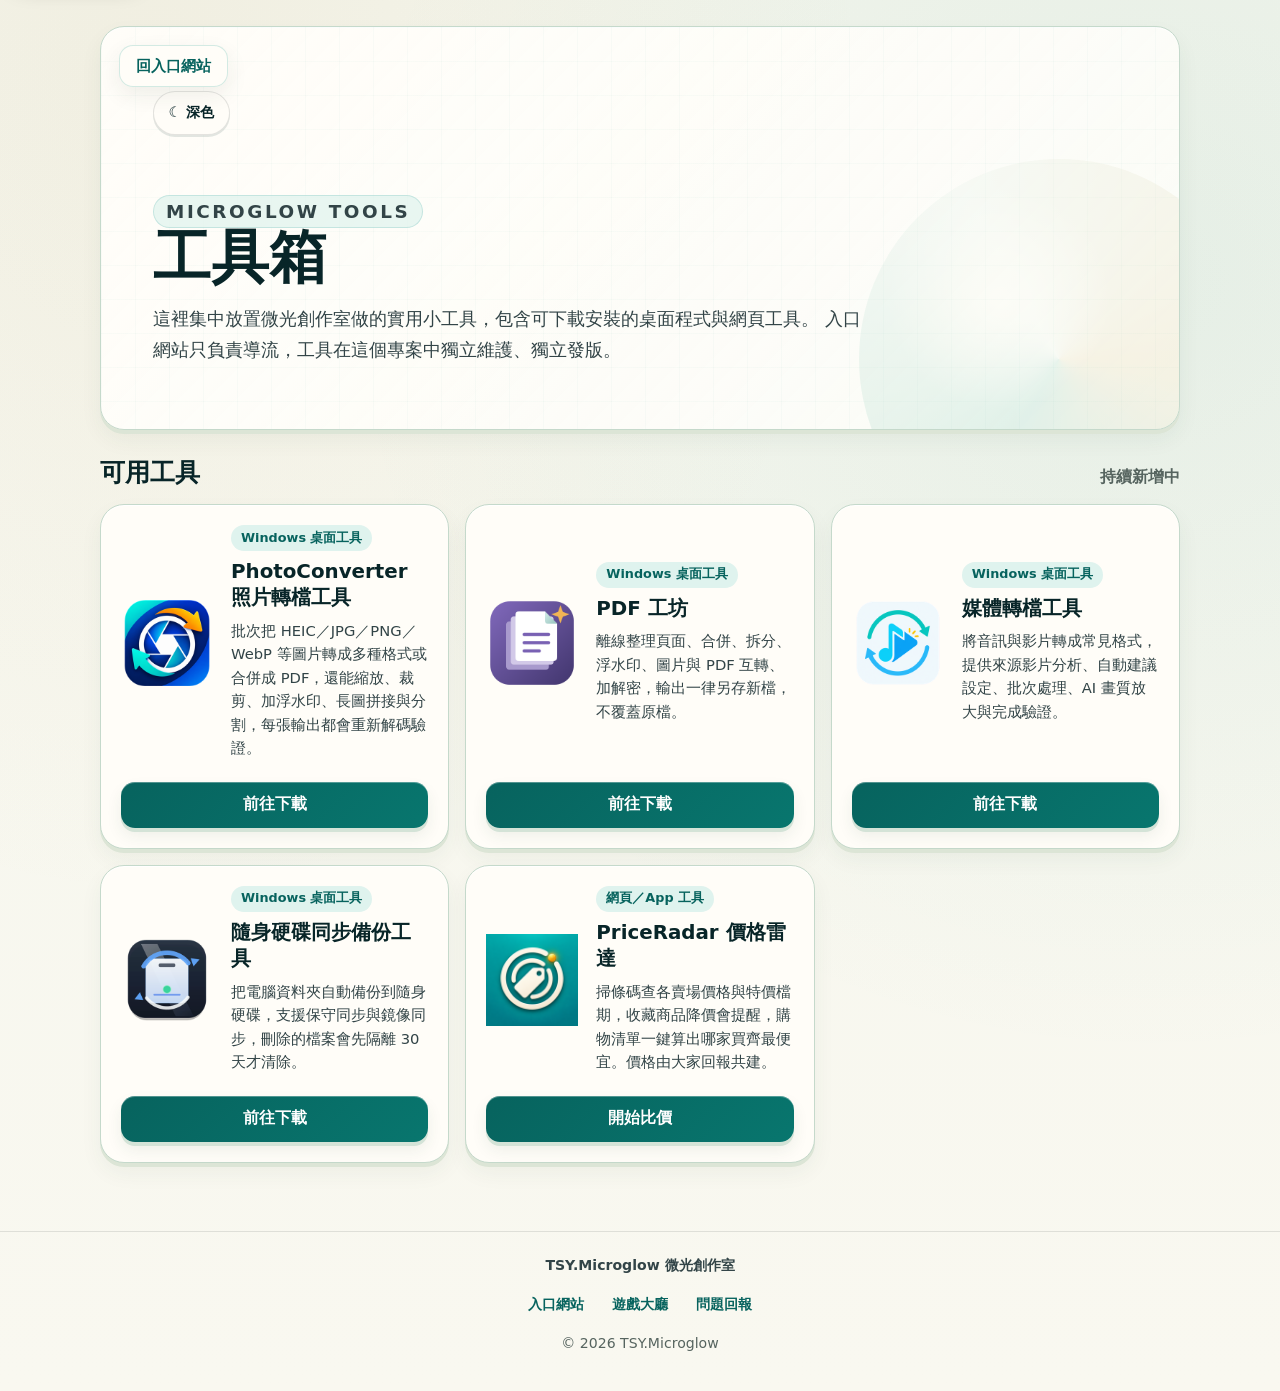
==== index.html @ 625c88cb "fix(theme): preserve app toggle and improve text contrast" ====
<!doctype html>
<html lang="zh-Hant">
  <head>
    <meta charset="utf-8">
    <script src="./scripts/theme-mode.js?v=20261106f"></script>

    <meta name="viewport" content="width=device-width, initial-scale=1">
    <meta name="theme-color" content="#0e8f88" data-light-theme-color="#0e8f88" data-dark-theme-color="#102527">
    <link rel="manifest" href="./manifest.webmanifest">
    <link rel="apple-touch-icon" href="./assets/apple-touch-icon.png?v=20261012a">
    <meta
      name="description"
      content="TSY.Microglow 工具箱，集中放置桌面小工具與網頁工具的下載與使用入口。"
    >
    <meta property="og:title" content="TSY.Microglow 工具箱">
    <meta property="og:description" content="TSY.Microglow 工具箱，集中放置桌面小工具與網頁工具的下載與使用入口。">
    <meta property="og:type" content="website">
    <meta property="og:url" content="https://tsy3991.github.io/TSY.Microglow-Tools/">
    <meta property="og:image" content="https://tsy3991.github.io/TSY.Microglow-Tools/assets/og-image.png?v=20261012a">
    <meta property="og:image:width" content="1200">
    <meta property="og:image:height" content="630">
    <meta property="og:image:alt" content="TSY 微光創作室：測驗練習、小遊戲與實用工具">
    <meta property="og:locale" content="zh_TW">
    <meta property="og:site_name" content="TSY.Microglow 工具箱">
    <meta name="twitter:card" content="summary_large_image">
    <meta name="twitter:title" content="TSY.Microglow 工具箱">
    <meta name="twitter:description" content="TSY.Microglow 工具箱，集中放置桌面小工具與網頁工具的下載與使用入口。">
    <meta name="twitter:image" content="https://tsy3991.github.io/TSY.Microglow-Tools/assets/og-image.png?v=20261012a">
    <link rel="canonical" href="https://tsy3991.github.io/TSY.Microglow-Tools/">
    <title>TSY.Microglow 工具箱</title>
    <link rel="icon" href="./assets/favicon.png?v=20261012a" type="image/png">
    <link rel="stylesheet" href="./shared/base.css?v=20261103b">
    <link rel="stylesheet" href="./shared/tool-visuals.css?v=20261010a">
    <link rel="stylesheet" href="./shared/microglow-skin.css?v=20261106b">
      <link rel="stylesheet" href="./theme-mode.css?v=20261106g">
  </head>
  <body>
    <a class="skip-link" href="#main-content">跳到主要內容</a>
    <main class="lobby-shell" id="main-content" tabindex="-1">
      <header class="lobby-hero" aria-labelledby="page-title">
        <a class="back-link" href="https://tsy3991.github.io/TSY.Microglow-Website/" data-portal-return>回入口網站</a>
        <div class="hero-copy">
          <p class="eyebrow">Microglow Tools</p>
          <h1 id="page-title">工具箱</h1>
          <p>
            這裡集中放置微光創作室做的實用小工具，包含可下載安裝的桌面程式與網頁工具。
            入口網站只負責導流，工具在這個專案中獨立維護、獨立發版。
          </p>
        </div>
      </header>

      <section class="tool-section" aria-labelledby="tools-title">
        <div class="section-heading">
          <h2 id="tools-title">可用工具</h2>
          <span>持續新增中</span>
        </div>

        <!-- Update data-updated-at whenever a tool receives a meaningful public release. -->
        <div class="tool-grid" data-sort-by-updated>
          <article class="tool-card" data-updated-at="2026-10-12">
            <div class="tool-thumb" aria-hidden="true">
              <img class="tool-app-icon" src="./assets/tools/pdf-workshop/icon.png" alt="" width="92" height="92" decoding="async">
            </div>
            <div class="tool-card-copy">
              <p>Windows 桌面工具</p>
              <h3>PDF 工坊</h3>
              <span>離線整理頁面、合併、拆分、浮水印、圖片與 PDF 互轉、加解密，輸出一律另存新檔，不覆蓋原檔。</span>
            </div>
            <a class="primary-link" href="./tools/pdf-workshop/">前往下載</a>
          </article>

          <article class="tool-card" data-updated-at="2026-10-13">
            <div class="tool-thumb" aria-hidden="true">
              <img class="tool-app-icon" src="./assets/tools/photo-converter/icon.png" alt="" width="92" height="92" decoding="async">
            </div>
            <div class="tool-card-copy">
              <p>Windows 桌面工具</p>
              <h3>PhotoConverter 照片轉檔工具</h3>
              <span>批次把 HEIC／JPG／PNG／WebP 等圖片轉成多種格式或合併成 PDF，還能縮放、裁剪、加浮水印、長圖拼接與分割，每張輸出都會重新解碼驗證。</span>
            </div>
            <a class="primary-link" href="./tools/photo-converter/">前往下載</a>
          </article>

          <article class="tool-card" data-updated-at="2026-10-12">
            <div class="tool-thumb" aria-hidden="true">
              <img class="tool-app-icon" src="./assets/tools/car-media-converter/icon.png" alt="" width="92" height="92" decoding="async">
            </div>
            <div class="tool-card-copy">
              <p>Windows 桌面工具</p>
              <h3>媒體轉檔工具</h3>
              <span>將音訊與影片轉成常見格式，提供來源影片分析、自動建議設定、批次處理、AI 畫質放大與完成驗證。</span>
            </div>
            <a class="primary-link" href="./tools/car-media-converter/">前往下載</a>
          </article>

          <article class="tool-card" data-updated-at="2026-10-12">
            <div class="tool-thumb" aria-hidden="true">
              <img class="tool-app-icon" src="./assets/tools/portable-backup-tool/icon.png" alt="" width="92" height="92" decoding="async">
            </div>
            <div class="tool-card-copy">
              <p>Windows 桌面工具</p>
              <h3>隨身硬碟同步備份工具</h3>
              <span>把電腦資料夾自動備份到隨身硬碟，支援保守同步與鏡像同步，刪除的檔案會先隔離 30 天才清除。</span>
            </div>
            <a class="primary-link" href="./tools/portable-backup-tool/">前往下載</a>
          </article>

          <article class="tool-card" data-updated-at="2026-10-11">
            <div class="tool-thumb" aria-hidden="true">
              <img class="tool-app-icon" src="./tools/price-radar/icons/icon-192.png?v=20261012b" alt="" width="92" height="92" decoding="async">
            </div>
            <div class="tool-card-copy">
              <p>網頁／App 工具</p>
              <h3>PriceRadar 價格雷達</h3>
              <span>掃條碼查各賣場價格與特價檔期，收藏商品降價會提醒，購物清單一鍵算出哪家買齊最便宜。價格由大家回報共建。</span>
            </div>
            <a class="primary-link" href="./tools/price-radar/">開始比價</a>
          </article>
        </div>
      </section>
    </main>
    <footer class="site-footer">
      <p class="site-footer-brand">TSY.Microglow 微光創作室</p>
      <nav class="site-footer-links" aria-label="站台連結">
        <a href="https://tsy3991.github.io/TSY.Microglow-Website/">入口網站</a>
        <a href="https://tsy3991.github.io/TSY.Microglow-Games/">遊戲大廳</a>
        <a href="https://tsy3991.github.io/TSY.Microglow-Website/#feedback">問題回報</a>
      </nav>
      <p class="site-footer-copy">© 2026 TSY.Microglow</p>
    </footer>
    <script>
      document.querySelectorAll("[data-sort-by-updated]").forEach((grid) => {
        const cards = Array.from(grid.children).map((card, index) => {
          const parsedDate = Date.parse(card.dataset.updatedAt || "");
          return {
            card,
            index,
            updatedAt: Number.isNaN(parsedDate) ? 0 : parsedDate,
            sortLast: card.dataset.sortLast === "true"
          };
        });

        cards
          .sort((a, b) => {
            if (a.sortLast !== b.sortLast) return a.sortLast ? 1 : -1;
            return b.updatedAt - a.updatedAt || a.index - b.index;
          })
          .forEach(({ card }) => grid.append(card));
      });
    </script>
    <script src="./shared/portal-return.js?v=20260713a"></script>
  <script src="scripts/portal-visit-beacon.js?v=20261102a" defer></script>
</body>
</html>
---- shared/base.css ----
:root {
  --page: #f8f4ec;
  --panel: #fffdf8;
  --panel-soft: #fbf7ef;
  --ink: #082528;
  --ink-soft: #324447;
  --muted: #727978;
  --line: rgba(32, 42, 40, 0.12);
  --teal: #0e8f88;
  --teal-dark: #07635e;
  --teal-soft: #dff3ee;
  --gold: #f5b432;
  --gold-soft: #fff2ce;
  --red: #f25757;
  --sky: #4fc1e3;
  --shadow: 0 18px 42px rgba(42, 47, 45, 0.1);
  --soft-shadow: 0 8px 22px rgba(42, 47, 45, 0.075);
  --deep-shadow: 0 24px 68px rgba(8, 37, 40, 0.16);
  --radius: 8px;
}

* {
  box-sizing: border-box;
}

html {
  min-width: 320px;
  color: var(--ink);
  background: var(--page);
  font-family:
    "Noto Sans TC",
    "Microsoft JhengHei",
    system-ui,
    -apple-system,
    BlinkMacSystemFont,
    "Segoe UI",
    sans-serif;
}

body {
  position: relative;
  min-height: 100vh;
  margin: 0;
  overflow-x: hidden;
  background:
    linear-gradient(90deg, rgba(8, 37, 40, 0.045) 1px, transparent 1px),
    linear-gradient(rgba(8, 37, 40, 0.04) 1px, transparent 1px),
    radial-gradient(circle at 78% 0%, rgba(79, 193, 227, 0.18), transparent 28%),
    radial-gradient(circle at 14% 18%, rgba(245, 180, 50, 0.16), transparent 26%),
    linear-gradient(120deg, #fffaf1 0%, #f6f3eb 48%, #f7fbf7 100%);
  background-size: 42px 42px, 42px 42px, auto, auto, auto;
}

body::before {
  position: fixed;
  inset: 0;
  z-index: -1;
  background:
    linear-gradient(120deg, rgba(255, 253, 248, 0.76), transparent 40%),
    radial-gradient(circle at 92% 34%, rgba(14, 143, 136, 0.12), transparent 24%);
  content: "";
  pointer-events: none;
}

a {
  color: inherit;
  text-decoration: none;
}

button,
a {
  -webkit-tap-highlight-color: transparent;
}

h1,
h2,
h3,
p {
  margin-top: 0;
}

/* ---------- shared back-link ----------
   Detail pages (with .compact-back) flow it inline in a topbar row.
   The hub page's plain .back-link floats absolutely over the hero. */
.back-link {
  display: inline-flex;
  align-items: center;
  min-height: 42px;
  padding: 0 16px;
  border: 1px solid rgba(14, 143, 136, 0.18);
  border-radius: var(--radius);
  background: rgba(255, 253, 248, 0.78);
  color: var(--teal-dark);
  font-size: 0.92rem;
  font-weight: 900;
  box-shadow: var(--soft-shadow);
  backdrop-filter: blur(12px);
  transition:
    transform 160ms ease,
    border-color 160ms ease,
    color 160ms ease;
}

.back-link:hover,
.back-link:focus-visible {
  color: var(--teal);
  border-color: rgba(14, 143, 136, 0.34);
  transform: translateY(-1px);
}

.back-link:not(.compact-back) {
  position: absolute;
  top: 18px;
  left: 18px;
  z-index: 10;
}

/* ---------- shared eyebrow tag ---------- */
.eyebrow {
  display: inline-flex;
  align-items: center;
  min-height: 32px;
  margin: 0 0 14px;
  padding: 0 12px;
  border: 1px solid rgba(14, 143, 136, 0.16);
  border-radius: 999px;
  background: rgba(223, 243, 238, 0.72);
  color: var(--teal-dark);
  font-size: 0.78rem;
  font-weight: 900;
  letter-spacing: 0.14em;
  text-transform: uppercase;
}

section h2 {
  margin: 0 0 14px;
  font-size: clamp(1.24rem, 2vw, 1.55rem);
  font-weight: 950;
  line-height: 1.2;
}

/* ---------- hub (index) layout ---------- */
.lobby-shell {
  width: min(1080px, calc(100% - 32px));
  margin: 0 auto;
  padding: 26px 0 60px;
}

.lobby-hero {
  position: relative;
  isolation: isolate;
  overflow: hidden;
  padding: clamp(32px, 6vw, 64px) clamp(26px, 5vw, 52px);
  border: 1px solid rgba(8, 37, 40, 0.1);
  border-radius: 20px;
  background:
    linear-gradient(135deg, rgba(255, 253, 248, 0.96), rgba(255, 253, 248, 0.76)),
    linear-gradient(135deg, #ffffff, #eaf8f4);
  box-shadow: var(--deep-shadow);
}

.lobby-hero::before {
  position: absolute;
  inset: 0;
  z-index: -2;
  background:
    linear-gradient(90deg, rgba(14, 143, 136, 0.08) 1px, transparent 1px),
    linear-gradient(rgba(14, 143, 136, 0.07) 1px, transparent 1px);
  background-size: 34px 34px;
  content: "";
}

.lobby-hero::after {
  position: absolute;
  right: -80px;
  bottom: -130px;
  z-index: -1;
  width: min(46vw, 400px);
  aspect-ratio: 1;
  border-radius: 50%;
  background:
    radial-gradient(circle at 34% 34%, rgba(255, 255, 255, 0.92), transparent 18%),
    conic-gradient(from 210deg, var(--teal), var(--sky), var(--gold), var(--teal));
  opacity: 0.24;
  content: "";
}

.hero-copy {
  position: relative;
  z-index: 1;
  max-width: 720px;
  padding-top: 60px;
}

.hero-copy h1 {
  margin: 0 0 14px;
  font-size: clamp(2.1rem, 5.5vw, 3.6rem);
  font-weight: 950;
  line-height: 1.05;
}

.hero-copy p {
  margin: 0;
  color: var(--ink-soft);
  font-size: clamp(1rem, 1.7vw, 1.15rem);
  line-height: 1.7;
}

.tool-section {
  display: grid;
  gap: 16px;
  margin-top: 28px;
}

.section-heading {
  display: flex;
  flex-wrap: wrap;
  align-items: end;
  justify-content: space-between;
  gap: 10px;
}

.section-heading h2 {
  margin-bottom: 0;
}

.section-heading span {
  color: var(--muted);
  font-weight: 800;
}

.tool-grid {
  display: grid;
  grid-template-columns: repeat(auto-fit, minmax(320px, 1fr));
  gap: 16px;
}

.tool-card {
  display: grid;
  grid-template-columns: 92px minmax(0, 1fr);
  gap: 18px;
  align-items: center;
  padding: 20px;
  border: 1px solid var(--line);
  border-radius: 16px;
  background: var(--panel);
  box-shadow: var(--soft-shadow);
  transition:
    transform 180ms ease,
    box-shadow 180ms ease,
    border-color 180ms ease;
}

.tool-card:hover {
  border-color: rgba(14, 143, 136, 0.24);
  box-shadow: 0 18px 44px rgba(42, 47, 45, 0.13);
  transform: translateY(-2px);
}

/* Keep card actions aligned despite different description lengths. */
@media (min-width: 541px) {
  .lobby-shell .tool-card {
    grid-template-rows: 1fr auto;
  }
}

.tool-thumb {
  position: relative;
  display: grid;
  width: 92px;
  height: 92px;
  place-items: center;
  border-radius: 16px;
  background: linear-gradient(135deg, var(--teal-dark), var(--teal));
  box-shadow: inset 0 1px 0 rgba(255, 255, 255, 0.24);
}

.tool-thumb-icon {
  position: relative;
  width: 34px;
  height: 34px;
}

/* Simple downward-arrow-into-tray glyph for downloadable desktop tools. */
.icon-download::before {
  position: absolute;
  top: 0;
  left: 50%;
  width: 4px;
  height: 20px;
  background: #ffffff;
  border-radius: 2px;
  content: "";
  transform: translateX(-50%);
}

.icon-download::after {
  position: absolute;
  top: 14px;
  left: 50%;
  width: 14px;
  height: 14px;
  border-right: 4px solid #ffffff;
  border-bottom: 4px solid #ffffff;
  content: "";
  transform: translateX(-50%) rotate(45deg);
}

/* Radar glyph for PriceRadar and other scan-based web tools. */
.icon-radar {
  border: 3px solid #ffffff;
  border-radius: 50%;
}

.icon-radar::before {
  position: absolute;
  top: 50%;
  left: 50%;
  width: 14px;
  height: 3px;
  border-radius: 999px;
  background: #ffffff;
  content: "";
  transform: translateY(-50%) rotate(-42deg);
  transform-origin: left center;
}

.icon-radar::after {
  position: absolute;
  top: 50%;
  left: 50%;
  width: 7px;
  height: 7px;
  border-radius: 50%;
  background: var(--gold);
  box-shadow: 0 0 0 3px rgba(255, 255, 255, 0.22);
  content: "";
  transform: translate(-50%, -50%);
}

.tool-card-copy {
  min-width: 0;
}

.tool-card-copy p {
  display: inline-flex;
  min-height: 26px;
  align-items: center;
  margin: 0 0 8px;
  padding: 0 10px;
  border-radius: var(--radius);
  background: var(--teal-soft);
  color: var(--teal-dark);
  font-size: 0.8rem;
  font-weight: 900;
}

.tool-card-copy h3 {
  margin: 0 0 8px;
  font-size: 1.24rem;
  line-height: 1.3;
}

.tool-card-copy span {
  color: var(--ink-soft);
  font-size: 0.92rem;
  line-height: 1.6;
}

.primary-link,
.disabled-link {
  grid-column: 1 / -1;
  display: inline-flex;
  min-height: 46px;
  align-items: center;
  justify-content: center;
  margin-top: 4px;
  border-radius: var(--radius);
  font-size: 0.98rem;
  font-weight: 950;
}

.primary-link {
  color: #ffffff;
  background: linear-gradient(135deg, var(--teal-dark), var(--teal));
  box-shadow: 0 12px 26px rgba(7, 99, 94, 0.22);
}

.disabled-link {
  color: var(--muted);
  background: rgba(90, 114, 118, 0.1);
}

.is-coming {
  opacity: 0.72;
}

@media (max-width: 820px) {
  .lobby-shell {
    width: min(100% - 24px, 1080px);
    padding-top: 16px;
  }

  .tool-grid {
    grid-template-columns: 1fr;
  }
}

@media (max-width: 540px) {
  .lobby-hero {
    padding: 22px;
  }

  .tool-card {
    grid-template-columns: 1fr;
    text-align: center;
  }

  .tool-thumb {
    justify-self: center;
  }
}

@media (prefers-reduced-motion: reduce) {
  *,
  *::before,
  *::after {
    animation: none !important;
    transition: none !important;
  }
}

.skip-link {
  position: fixed;
  top: calc(12px + env(safe-area-inset-top, 0px));
  left: calc(12px + env(safe-area-inset-left, 0px));
  z-index: 100;
  padding: 10px 18px;
  border-radius: var(--radius);
  color: #ffffff;
  background: var(--teal-dark);
  font-weight: 900;
  text-decoration: none;
  box-shadow: var(--shadow);
  transform: translateY(-180%);
  transition: transform 260ms ease-out;
}

.skip-link:focus-visible {
  transform: none;
  outline: 3px solid rgba(255, 255, 255, 0.75);
  outline-offset: 2px;
}

main:focus {
  outline: none;
}

/* Smooth same-origin page changes (Website / Tools / Games); browsers without support navigate normally. */
@media (prefers-reduced-motion: no-preference) {
  @view-transition {
    navigation: auto;
  }
}

.site-footer {
  display: grid;
  gap: 8px;
  justify-items: center;
  margin: 8px auto 0;
  padding: 24px 16px 40px;
  border-top: 1px solid var(--line);
  color: var(--muted);
  font-size: 0.88rem;
  text-align: center;
}

.site-footer p { margin: 0; }
.site-footer-brand { color: var(--ink-soft); font-weight: 800; }

.site-footer-links {
  display: flex;
  flex-wrap: wrap;
  justify-content: center;
  gap: 4px 8px;
}

.site-footer-links a {
  display: inline-flex;
  align-items: center;
  min-height: 44px;
  padding: 0 10px;
  color: var(--teal-dark);
  font-weight: 800;
  text-decoration: none;
}

.site-footer-links a:hover { text-decoration: underline; }
.site-footer-links a:focus-visible { outline: 3px solid var(--teal); outline-offset: 2px; border-radius: 6px; }
---- shared/tool-visuals.css ----
/* Shared app icons and actual desktop-tool previews. */
.tool-thumb:has(.tool-app-icon) { background: transparent; box-shadow: none; }
.tool-app-icon { display: block; width: 100%; height: 100%; object-fit: contain; }
.tool-screenshot { margin: 0 0 24px; max-width: 860px; }
.tool-screenshot-link { display: block; overflow: hidden; border: 1px solid var(--line); border-radius: 14px; background: #fff; box-shadow: var(--soft-shadow); cursor: zoom-in; }
.tool-screenshot-link:focus-visible { outline: 3px solid var(--teal); outline-offset: 4px; }
.tool-screenshot img { display: block; width: 100%; height: auto; }
.tool-screenshot figcaption { margin-top: 9px; color: var(--muted); font-size: 0.82rem; line-height: 1.5; }
@media (max-width: 560px) { .tool-screenshot { margin-bottom: 20px; } .tool-screenshot-link { border-radius: 10px; } }
---- shared/microglow-skin.css ----
/* Visual layer only; existing layout, product imagery and download/app logic are retained. */
html:root { --microglow-style-version: 20261016a; --radius: 14px; --radius-card: 24px; --radius-control: 14px; }
body:has(.lobby-shell, .detail-shell) { background: radial-gradient(ellipse at 12% 5%, rgba(181, 140, 66, .07), transparent 45%), radial-gradient(ellipse at 90% 20%, rgba(10, 136, 126, .07), transparent 50%), linear-gradient(#f5f6ed, #f9f8f0); }
:is(.lobby-hero, .detail-hero, .detail-section, .tool-card, .download-card) { border-color: #c5d9cb; border-radius: 24px; box-shadow: inset 0 1px 0 #fff, 0 4px 0 #dce5d6, 0 10px 22px rgba(38, 75, 54, .055); }
:is(.lobby-hero, .detail-hero)::before { background-image: linear-gradient(90deg, rgba(10,136,126,.025) 1px, transparent 1px), linear-gradient(rgba(10,136,126,.025) 1px, transparent 1px); }
:is(.lobby-hero, .detail-hero)::after { background: radial-gradient(circle at 35% 35%, #fffdf5, transparent 30%), conic-gradient(from 210deg, #8ecdbb, #e6f2e9, #e7d4a7, #8ecdbb); }
:is(.primary-link, .download-button) { border-radius: 14px; box-shadow: inset 0 1px 0 rgba(255,255,255,.3), 0 4px 0 #d4e3d7, 0 8px 16px rgba(38,75,54,.08); }
html body :is(a[href], button, input, select, textarea):focus-visible { outline: 3px solid #0a887e; outline-offset: 3px; }
.skip-link { position:fixed; top:calc(12px + env(safe-area-inset-top,0px)); left:calc(12px + env(safe-area-inset-left,0px)); z-index:1000; padding:10px 16px; border-radius:14px; color:#102527; background:#8ee0cf; font-weight:800; text-decoration:none; box-shadow:0 8px 22px rgba(0,0,0,.22); transform:translateY(-180%); }
.skip-link:focus-visible { transform:none; outline:3px solid #fff; outline-offset:3px; }
/* App bundles load their own CSS dynamically; scope these overrides to the app root. */
#root :is(.hero-panel, .section-block, .form-card, .product-hero, .empty-price, .scanner-shell, .activity-card, .shopping-list-entry, .scan-recovery) { border-radius: 24px; box-shadow: inset 0 1px 0 #fff, 0 4px 0 #dce5d6, 0 10px 22px rgba(38, 75, 54, .055); }
#root .price-card { border-radius: 20px; }
#root :is(.primary-button, .secondary-button, .ghost-button, .scan-button) { border-radius: 14px; }

  :root[data-theme="dark"] #root :is(a[href], button, input, select, textarea):focus-visible{ outline-color: #8ee0cf; }
  :root[data-theme="dark"] #root :is(.hero-panel, .section-block, .form-card, .product-hero, .empty-price, .scanner-shell, .activity-card, .shopping-list-entry, .scan-recovery){ box-shadow: inset 0 1px 0 rgba(255,255,255,.08), 0 4px 0 #102a29, 0 10px 22px rgba(0,0,0,.15); }
---- theme-mode.css ----
:root { color-scheme: light; }
:root[data-theme="dark"] { color-scheme: dark; }
.tsy-theme-toggle { position: static; z-index: auto; display: inline-flex; align-items: center; justify-content: center; gap: .35rem; flex: 0 0 auto; min-height: 44px; margin-inline-start: auto; padding: .55rem .9rem; border: 1px solid var(--line, #c5d9cb); border-radius: 999px; color: var(--ink, #173e37); background: var(--panel, #fffdf5); box-shadow: 0 2px 0 rgba(23,62,55,.12); font: inherit; font-size: .9rem; font-weight: 800; line-height: 1.2; cursor: pointer; white-space: nowrap; }
.tsy-theme-toggle:hover { filter: brightness(.96); }
.tsy-theme-toggle:focus-visible { outline: 3px solid #0a887e; outline-offset: 3px; }
:root[data-theme="dark"] .tsy-theme-toggle { color: var(--ink, #f6f3e9); background: var(--panel, #193336); border-color: var(--line, #526b6b); box-shadow: 0 2px 0 rgba(0,0,0,.25); }
:root[data-theme="dark"] .tsy-theme-toggle:focus-visible { outline-color: #8ee0cf; }
/* Complete dark palette for the portal and direct tool detail pages. */
:root[data-theme="dark"]{color-scheme:dark;--page:#102527;--page-bg:#102527;--panel:#193336;--panel-soft:#203d40;--ink:#f6f3e9;--text:#f6f3e9;--muted:#b5c9c4;--line:#526b6b;--teal:#8ee0cf;--teal-dark:#8ee0cf;--gold:#ffcf70}
:root[data-theme="dark"] body{background-color:#102527!important;background-image:linear-gradient(145deg,#102527,#193336)!important;color:#f6f3e9}
:root[data-theme="dark"] .detail-shell{color:#f6f3e9}
:root[data-theme="dark"] .detail-shell :is(figcaption,.loading-placeholder,.releases-link,.site-footer-copy,.muted,.text-muted){color:#b5c9c4}
:root[data-theme="dark"] .detail-shell figcaption{background:#193336;color:#b5c9c4}
:root[data-theme="dark"] .detail-shell :is(.primary-link,.download-button){background:#8ee0cf;color:#102527;border-color:#8ee0cf}
:root[data-theme="dark"] .detail-shell .version-badge{background:#8ee0cf;color:#102527}
:root[data-theme="dark"] .site-footer-copy{color:#b5c9c4}
/* Direct tool pages: convert every primary surface to the shared dark palette. */
:root[data-theme="dark"] .detail-shell .detail-section{background:rgba(25,51,54,.98)!important;color:#f6f3e9;border-color:#526b6b;box-shadow:0 12px 28px rgba(0,0,0,.24)}
:root[data-theme="dark"] .detail-shell .detail-hero{color:#f6f3e9}
:root[data-theme="dark"] .detail-shell .detail-hero :is(h1,h2,h3){color:#f6f3e9}
:root[data-theme="dark"] .detail-shell .detail-hero :is(p,span){color:#d4e2de}
:root[data-theme="dark"] .detail-shell .detail-hero .eyebrow{background:#204d48;color:#d4e2de}
:root[data-theme="dark"] .detail-shell .detail-topbar .back-link{background:#193336;color:#8ee0cf;border-color:#526b6b}
:root[data-theme="dark"] .detail-shell .detail-section :is(h2,h3,p,li,dt,dd,label,small,span){color:#d4e2de}
:root[data-theme="dark"] .detail-shell .detail-section a:not(.download-button){color:#8ee0cf}
:root[data-theme="dark"] .detail-shell .detail-section .download-hint{background:#203d40;color:#d4e2de}
:root[data-theme="dark"] .detail-shell .detail-section :is(button,input,select,textarea){background:#102527;color:#f6f3e9;border-color:#526b6b}
:root[data-theme="dark"] .detail-shell .detail-section pre{background:#0b1f21;color:#d8f5ee}
:root[data-theme="dark"] .detail-shell .published-meta{color:#b5c9c4}
:root[data-theme="dark"] .detail-shell .detail-hero{background:#193336;border:1px solid #526b6b;color:#f6f3e9}
:root[data-theme="dark"] .detail-shell .download-card p{color:#102527}
:root[data-theme="dark"] .detail-shell .download-card .download-button{background:#8ee0cf;color:#102527}
:root[data-theme="dark"] .detail-shell .download-card .download-button *{color:#102527}
:root[data-theme="dark"] .detail-shell .version-badge{color:#102527}
:root[data-theme="dark"] .detail-shell .site-footer-brand{color:#b5c9c4}
:root[data-theme="dark"] .detail-shell .detail-hero .version-badge{color:#102527}
:root[data-theme="dark"] .detail-shell .download-card-copy span{color:#d4e2de}
:root[data-theme="dark"] .detail-shell footer .site-footer-brand{color:#b5c9c4}
:root[data-theme="dark"] .site-footer-brand{color:#b5c9c4!important}

/* Dark theme for the tool lobby hero, categories, descriptions, and actions. */
:root[data-theme="dark"] .lobby-hero{background:#193336!important;background-image:linear-gradient(145deg,#193336,#203d40)!important;color:#f6f3e9;border-color:#526b6b}
:root[data-theme="dark"] .lobby-hero :is(h1,h2,p,span){color:#f6f3e9}
:root[data-theme="dark"] .lobby-hero .eyebrow{background:#204d48;color:#d4e2de}
:root[data-theme="dark"] .lobby-hero .back-link{background:#102527;color:#8ee0cf;border-color:#526b6b}
:root[data-theme="dark"] .tool-card :is(p,span,small){color:#d4e2de}
:root[data-theme="dark"] .tool-card .tool-category{background:#204d48;color:#d4e2de}
:root[data-theme="dark"] .tool-card .primary-link{background:#8ee0cf;color:#102527}

:root[data-theme="dark"] .tool-card .tool-card-copy>p:first-child{background:#204d48;color:#d4e2de}

/* Full light/dark text contrast review. */

:root:not([data-theme="dark"]){--muted:#56645f;--teal:#08766e}
:root:not([data-theme="dark"]) .version-badge{background:#075e59;color:#fff}
:root[data-theme="dark"] .download-card{background:#203d40}
:root[data-theme="dark"] :is(input,textarea)::placeholder{color:#b5c9c4;opacity:1}
:root:not([data-theme="dark"]) #root{--muted:#4e605b;--text-muted:#4e605b}
:root:not([data-theme="dark"]) #root .price-card strong{color:#07635e}
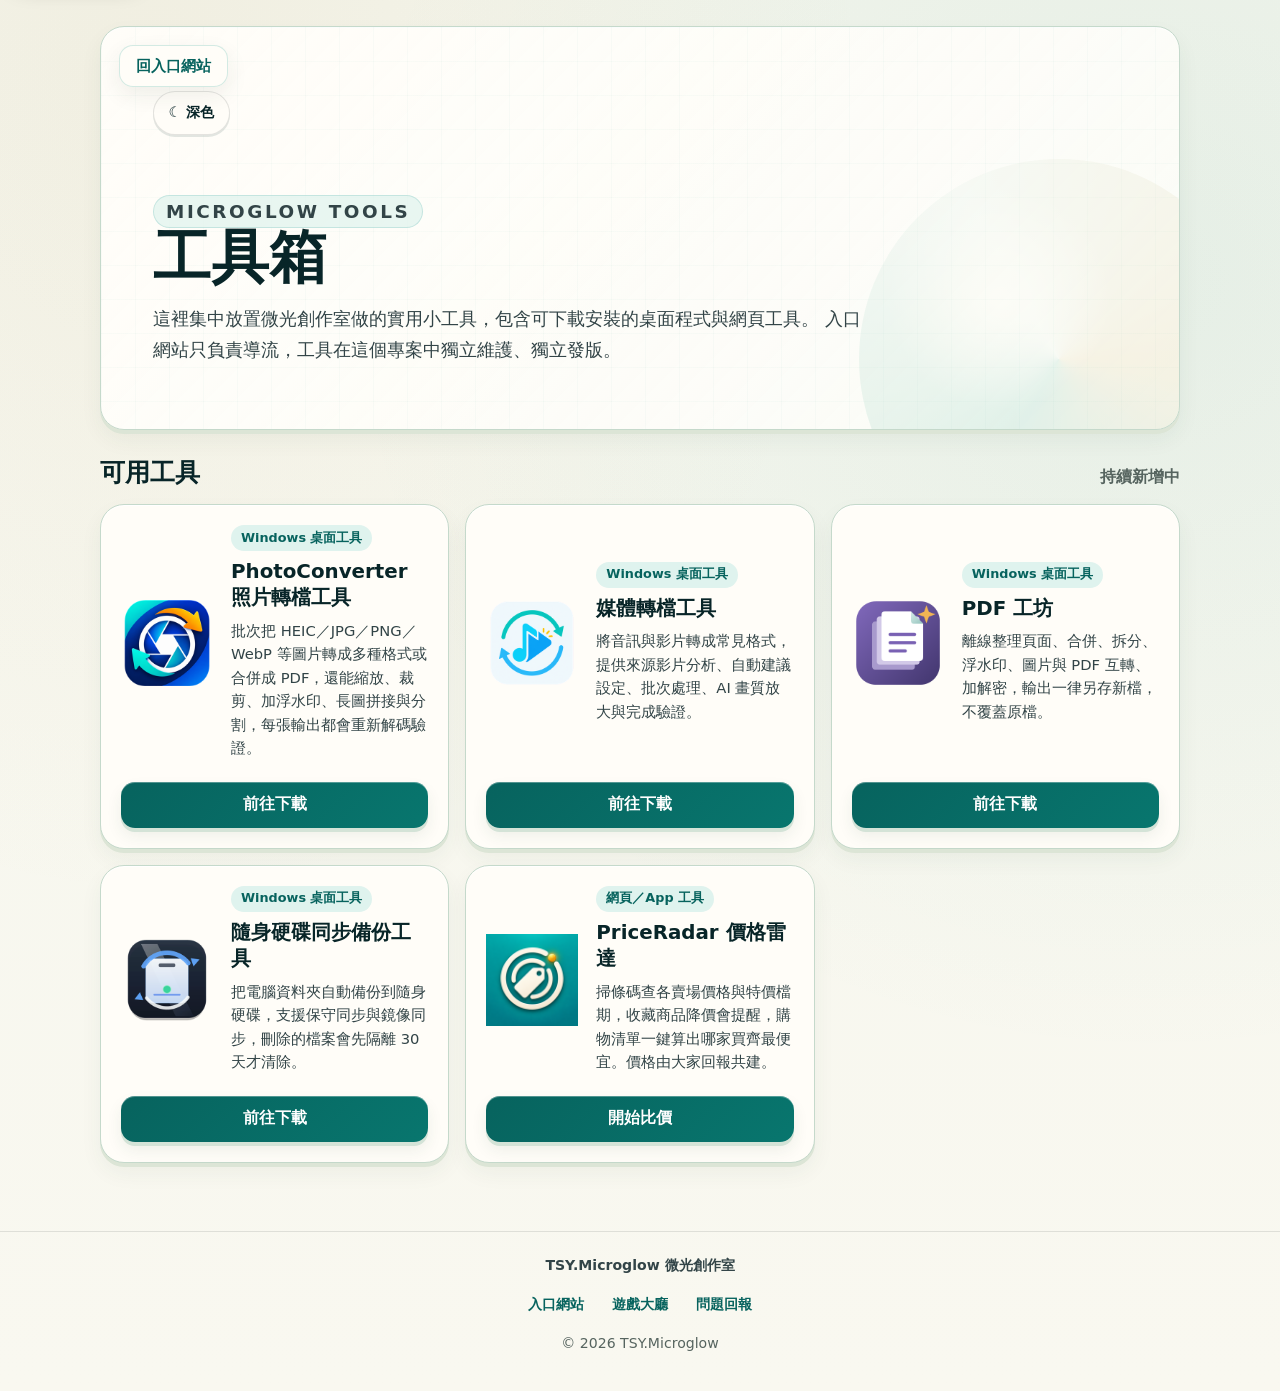
==== commit 06f5a53f: "chore(tools): bump updated date for CarMediaConverter v1.5.3 and PhotoConverter v1.3.1 Co-Authored-B" ====
--- a/index.html
+++ b/index.html
@@ -69,7 +69,7 @@
             <a class="primary-link" href="./tools/pdf-workshop/">前往下載</a>
           </article>
 
-          <article class="tool-card" data-updated-at="2026-10-13">
+          <article class="tool-card" data-updated-at="2026-11-11">
             <div class="tool-thumb" aria-hidden="true">
               <img class="tool-app-icon" src="./assets/tools/photo-converter/icon.png" alt="" width="92" height="92" decoding="async">
             </div>
@@ -81,7 +81,7 @@
             <a class="primary-link" href="./tools/photo-converter/">前往下載</a>
           </article>
 
-          <article class="tool-card" data-updated-at="2026-10-12">
+          <article class="tool-card" data-updated-at="2026-11-11">
             <div class="tool-thumb" aria-hidden="true">
               <img class="tool-app-icon" src="./assets/tools/car-media-converter/icon.png" alt="" width="92" height="92" decoding="async">
             </div>
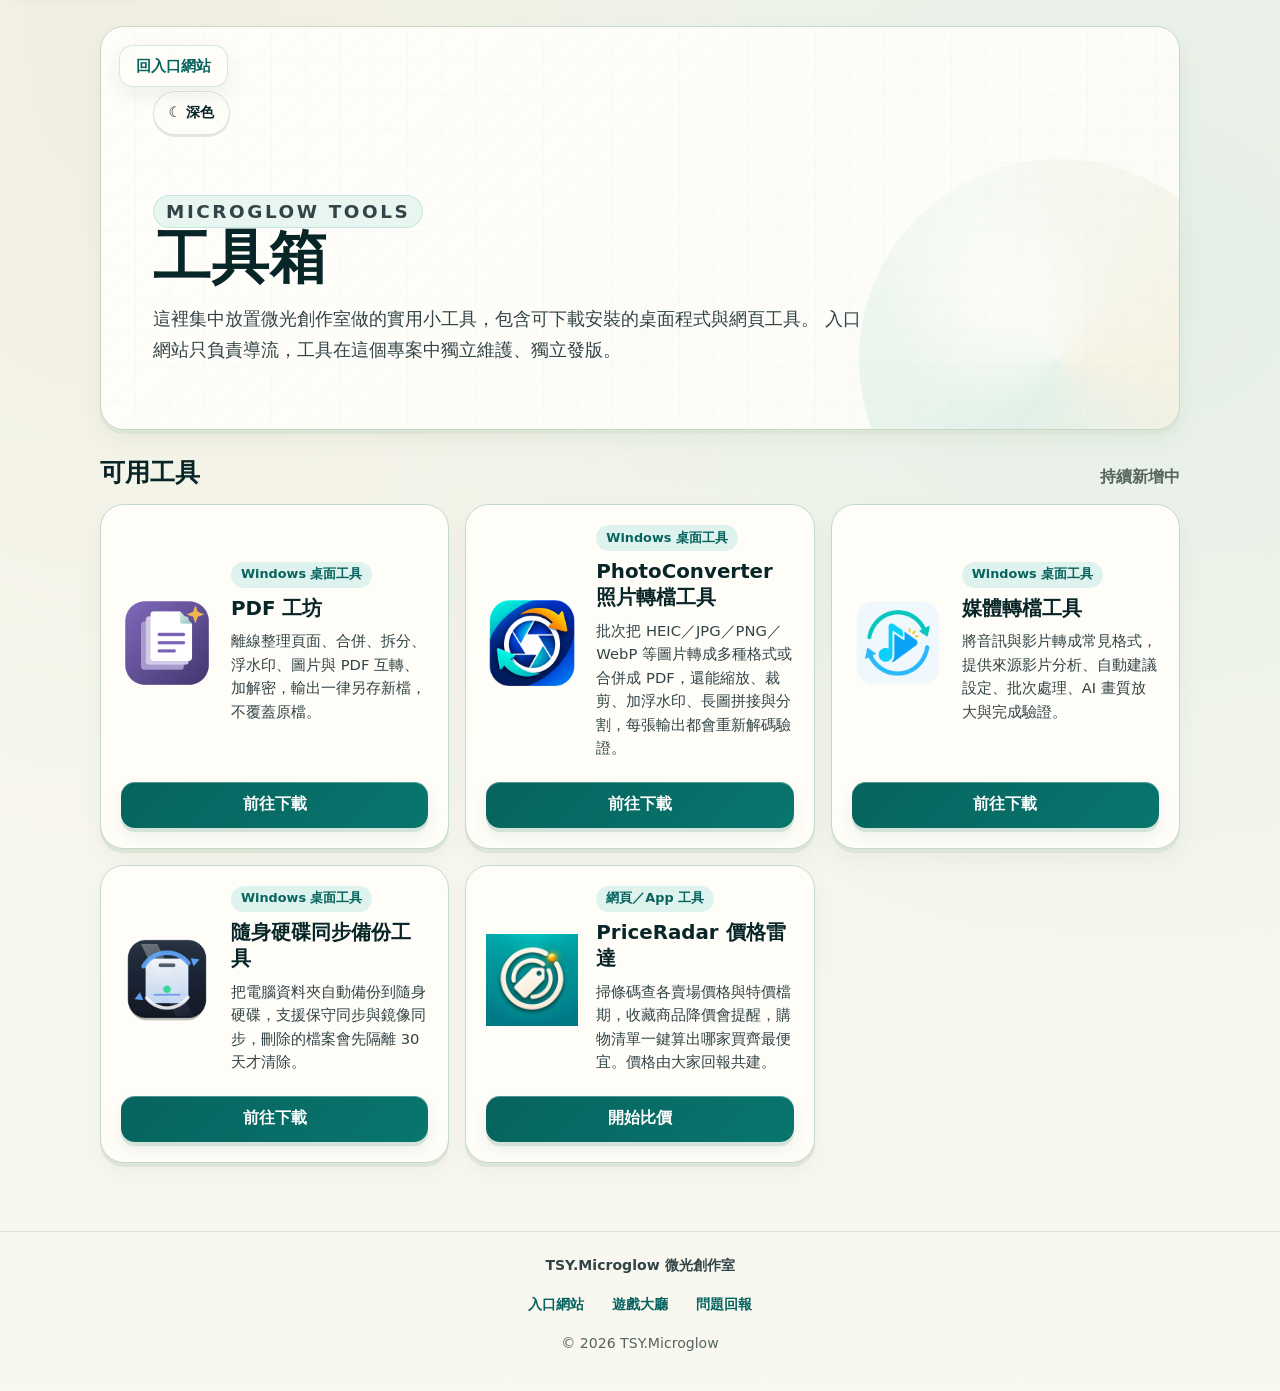
==== commit f748c658: "chore(tools): bump updated date for PDF Workshop v1.3.0 Co-Authored-By: Claude Sonnet 5.5 <noreply@a" ====
--- a/index.html
+++ b/index.html
@@ -57,7 +57,7 @@
 
         <!-- Update data-updated-at whenever a tool receives a meaningful public release. -->
         <div class="tool-grid" data-sort-by-updated>
-          <article class="tool-card" data-updated-at="2026-10-12">
+          <article class="tool-card" data-updated-at="2026-11-11">
             <div class="tool-thumb" aria-hidden="true">
               <img class="tool-app-icon" src="./assets/tools/pdf-workshop/icon.png" alt="" width="92" height="92" decoding="async">
             </div>
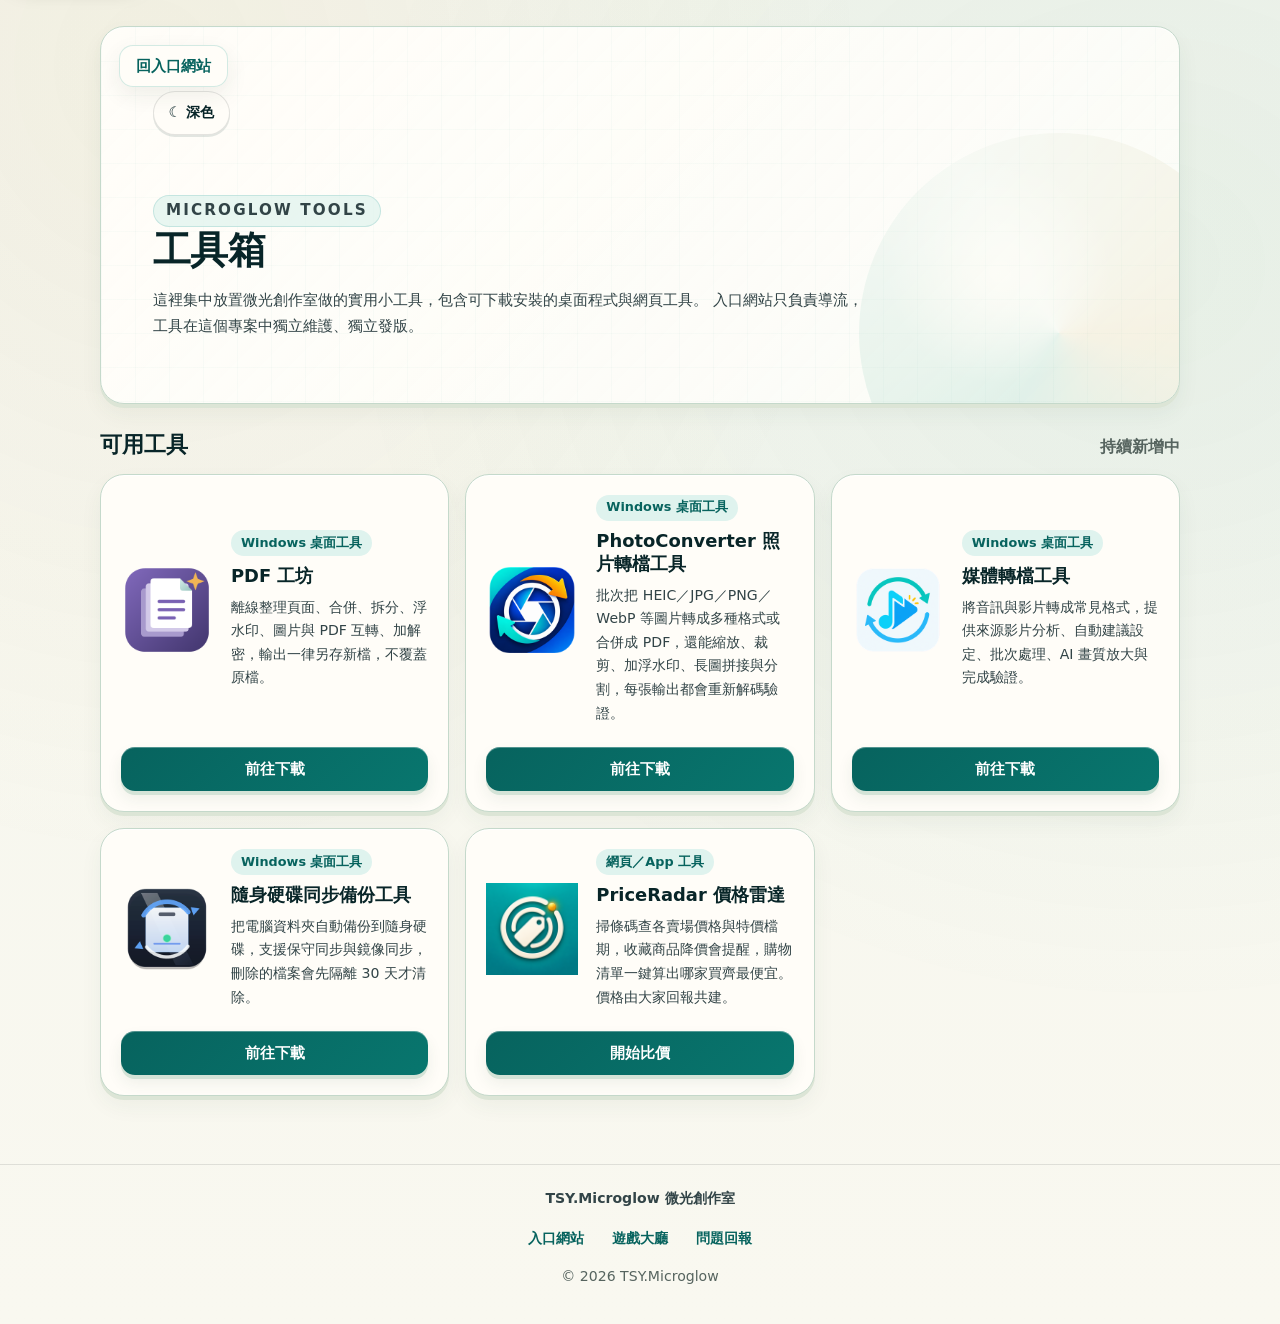
==== commit 17944fab: "style(tools): refine typography scale and hierarchy for 2026 modern design" ====
--- a/index.html
+++ b/index.html
@@ -31,7 +31,7 @@
     <link rel="icon" href="./assets/favicon.png?v=20261012a" type="image/png">
     <link rel="stylesheet" href="./shared/base.css?v=20261103b">
     <link rel="stylesheet" href="./shared/tool-visuals.css?v=20261010a">
-    <link rel="stylesheet" href="./shared/microglow-skin.css?v=20261106b">
+    <link rel="stylesheet" href="./shared/microglow-skin.css?v=20261112b">
       <link rel="stylesheet" href="./theme-mode.css?v=20261106g">
   </head>
   <body>
--- a/shared/microglow-skin.css
+++ b/shared/microglow-skin.css
@@ -1,5 +1,5 @@
 /* Visual layer only; existing layout, product imagery and download/app logic are retained. */
-html:root { --microglow-style-version: 20261016a; --radius: 14px; --radius-card: 24px; --radius-control: 14px; }
+html:root { --microglow-style-version: 20261112b; --radius: 14px; --radius-card: 24px; --radius-control: 14px; }
 body:has(.lobby-shell, .detail-shell) { background: radial-gradient(ellipse at 12% 5%, rgba(181, 140, 66, .07), transparent 45%), radial-gradient(ellipse at 90% 20%, rgba(10, 136, 126, .07), transparent 50%), linear-gradient(#f5f6ed, #f9f8f0); }
 :is(.lobby-hero, .detail-hero, .detail-section, .tool-card, .download-card) { border-color: #c5d9cb; border-radius: 24px; box-shadow: inset 0 1px 0 #fff, 0 4px 0 #dce5d6, 0 10px 22px rgba(38, 75, 54, .055); }
 :is(.lobby-hero, .detail-hero)::before { background-image: linear-gradient(90deg, rgba(10,136,126,.025) 1px, transparent 1px), linear-gradient(rgba(10,136,126,.025) 1px, transparent 1px); }
@@ -15,3 +15,38 @@
 
   :root[data-theme="dark"] #root :is(a[href], button, input, select, textarea):focus-visible{ outline-color: #8ee0cf; }
   :root[data-theme="dark"] #root :is(.hero-panel, .section-block, .form-card, .product-hero, .empty-price, .scanner-shell, .activity-card, .shopping-list-entry, .scan-recovery){ box-shadow: inset 0 1px 0 rgba(255,255,255,.08), 0 4px 0 #102a29, 0 10px 22px rgba(0,0,0,.15); }
+
+/* 2026 現代字級與緊緻呼吸感優化 */
+.lobby-hero h1,
+.detail-hero h1 {
+  font-size: clamp(1.9rem, 4vw, 2.35rem) !important;
+  line-height: 1.25 !important;
+  letter-spacing: -0.015em;
+}
+
+.lobby-hero p,
+.detail-hero p {
+  font-size: 0.95rem !important;
+  line-height: 1.68 !important;
+}
+
+.section-heading h2,
+.detail-section h2 {
+  font-size: 1.35rem !important;
+}
+
+.tool-card-copy h3 {
+  font-size: 1.12rem !important;
+}
+
+.tool-card-copy span {
+  font-size: 0.88rem !important;
+  line-height: 1.68 !important;
+}
+
+:is(.primary-link, .download-button) {
+  min-height: 44px !important;
+  font-size: 0.92rem !important;
+  font-weight: 800;
+  padding: 0 18px !important;
+}
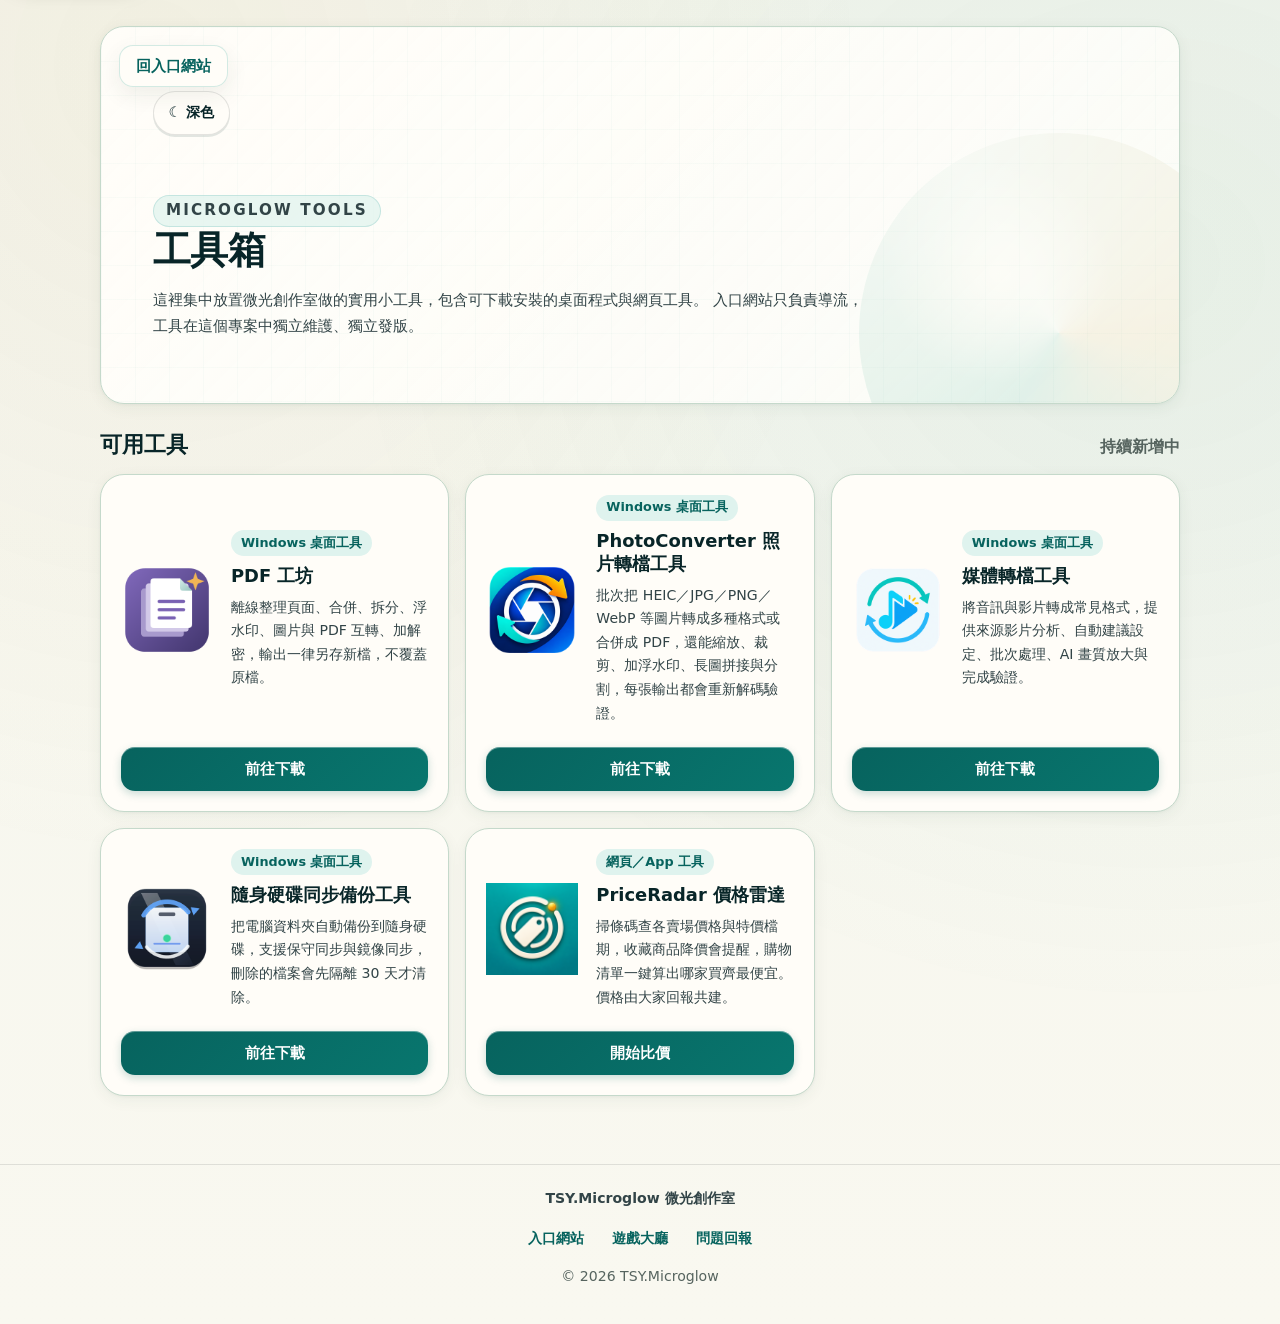
==== commit 95a89f68: "style(tools): adopt modern layered shadows, tabular numbers and spring motion" ====
--- a/index.html
+++ b/index.html
@@ -31,7 +31,7 @@
     <link rel="icon" href="./assets/favicon.png?v=20261012a" type="image/png">
     <link rel="stylesheet" href="./shared/base.css?v=20261103b">
     <link rel="stylesheet" href="./shared/tool-visuals.css?v=20261010a">
-    <link rel="stylesheet" href="./shared/microglow-skin.css?v=20261112b">
+    <link rel="stylesheet" href="./shared/microglow-skin.css?v=20261112c">
       <link rel="stylesheet" href="./theme-mode.css?v=20261106g">
   </head>
   <body>
--- a/shared/microglow-skin.css
+++ b/shared/microglow-skin.css
@@ -1,10 +1,11 @@
 /* Visual layer only; existing layout, product imagery and download/app logic are retained. */
-html:root { --microglow-style-version: 20261112b; --radius: 14px; --radius-card: 24px; --radius-control: 14px; }
+html:root { --microglow-style-version: 20261112c; --radius: 14px; --radius-card: 24px; --radius-control: 14px; }
 body:has(.lobby-shell, .detail-shell) { background: radial-gradient(ellipse at 12% 5%, rgba(181, 140, 66, .07), transparent 45%), radial-gradient(ellipse at 90% 20%, rgba(10, 136, 126, .07), transparent 50%), linear-gradient(#f5f6ed, #f9f8f0); }
-:is(.lobby-hero, .detail-hero, .detail-section, .tool-card, .download-card) { border-color: #c5d9cb; border-radius: 24px; box-shadow: inset 0 1px 0 #fff, 0 4px 0 #dce5d6, 0 10px 22px rgba(38, 75, 54, .055); }
+:is(.lobby-hero, .detail-hero, .detail-section, .tool-card, .download-card) { border-color: #c5d9cb; border-radius: 24px; box-shadow: 0 4px 16px rgba(23, 62, 55, 0.06), 0 1px 3px rgba(23, 62, 55, 0.04); }
 :is(.lobby-hero, .detail-hero)::before { background-image: linear-gradient(90deg, rgba(10,136,126,.025) 1px, transparent 1px), linear-gradient(rgba(10,136,126,.025) 1px, transparent 1px); }
 :is(.lobby-hero, .detail-hero)::after { background: radial-gradient(circle at 35% 35%, #fffdf5, transparent 30%), conic-gradient(from 210deg, #8ecdbb, #e6f2e9, #e7d4a7, #8ecdbb); }
-:is(.primary-link, .download-button) { border-radius: 14px; box-shadow: inset 0 1px 0 rgba(255,255,255,.3), 0 4px 0 #d4e3d7, 0 8px 16px rgba(38,75,54,.08); }
+:is(.primary-link, .download-button) { border-radius: 14px; box-shadow: 0 3px 8px rgba(7, 99, 94, 0.22), inset 0 1px 0 rgba(255,255,255,.35); transition: transform 180ms cubic-bezier(0.22, 1, 0.36, 1), box-shadow 180ms cubic-bezier(0.22, 1, 0.36, 1); }
+:is(.primary-link, .download-button):hover { transform: translateY(-1px); box-shadow: 0 6px 16px rgba(7, 99, 94, 0.28), inset 0 1px 0 rgba(255,255,255,.45); }
 html body :is(a[href], button, input, select, textarea):focus-visible { outline: 3px solid #0a887e; outline-offset: 3px; }
 .skip-link { position:fixed; top:calc(12px + env(safe-area-inset-top,0px)); left:calc(12px + env(safe-area-inset-left,0px)); z-index:1000; padding:10px 16px; border-radius:14px; color:#102527; background:#8ee0cf; font-weight:800; text-decoration:none; box-shadow:0 8px 22px rgba(0,0,0,.22); transform:translateY(-180%); }
 .skip-link:focus-visible { transform:none; outline:3px solid #fff; outline-offset:3px; }
@@ -50,3 +51,19 @@
   font-weight: 800;
   padding: 0 18px !important;
 }
+
+/* 2026 近代開源設計系統優化：等寬數字與現代懸浮光影 */
+:is(.version-badge, time, .date, [data-updated-at], .tool-meta, code, pre) {
+  font-variant-numeric: tabular-nums;
+  font-feature-settings: "tnum";
+}
+
+.tool-card {
+  transition: transform 220ms cubic-bezier(0.22, 1, 0.36, 1), box-shadow 220ms cubic-bezier(0.22, 1, 0.36, 1), border-color 220ms ease;
+}
+
+.tool-card:hover {
+  transform: translateY(-2px);
+  box-shadow: 0 12px 28px rgba(23, 62, 55, 0.09), 0 2px 6px rgba(23, 62, 55, 0.04);
+  border-color: #9eccba;
+}
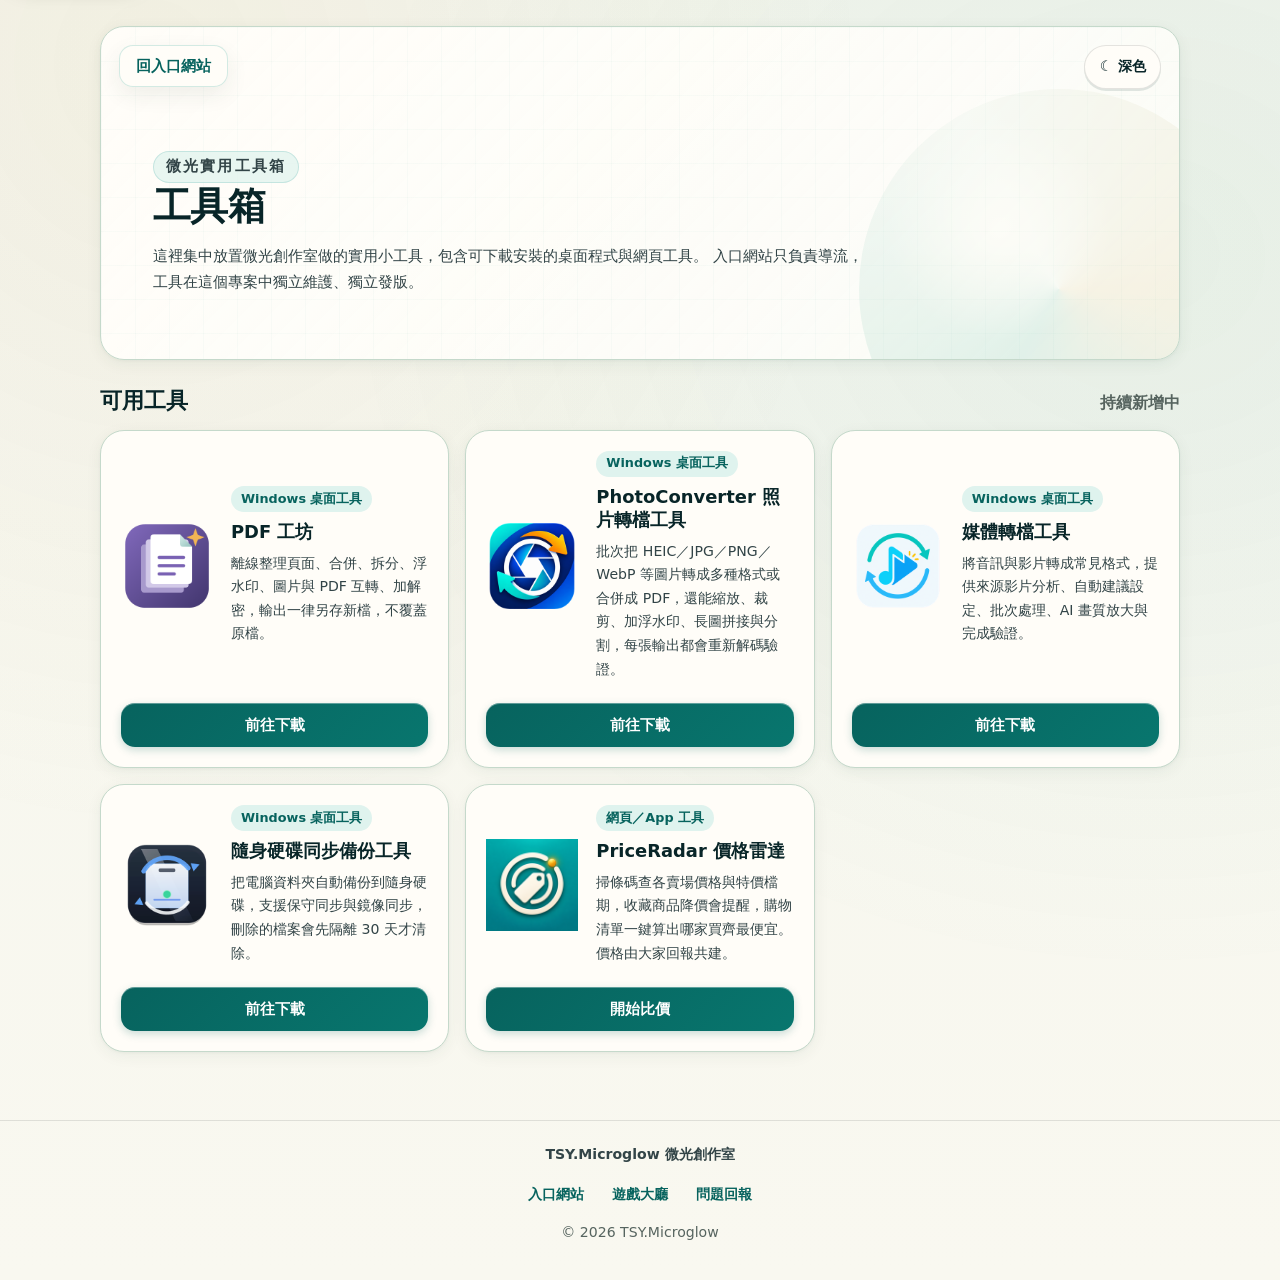
==== commit 78224073: "fix(ui): 修復工具箱大廳與下載頁深淺色按鈕重疊、左側空白與繁體中文標記" ====
--- a/index.html
+++ b/index.html
@@ -2,7 +2,8 @@
 <html lang="zh-Hant">
   <head>
     <meta charset="utf-8">
-    <script src="./scripts/theme-mode.js?v=20261106f"></script>
+    <meta http-equiv="Content-Security-Policy" content="default-src 'self'; script-src 'self'; style-src 'self' 'unsafe-inline'; img-src 'self' data:; connect-src 'self' https://xduwufkfmzovlwcyodcp.supabase.co; object-src 'none'; base-uri 'self'; form-action 'self'">
+    <script src="./scripts/theme-mode.js?v=20261114c"></script>
 
     <meta name="viewport" content="width=device-width, initial-scale=1">
     <meta name="theme-color" content="#0e8f88" data-light-theme-color="#0e8f88" data-dark-theme-color="#102527">
@@ -31,8 +32,8 @@
     <link rel="icon" href="./assets/favicon.png?v=20261012a" type="image/png">
     <link rel="stylesheet" href="./shared/base.css?v=20261103b">
     <link rel="stylesheet" href="./shared/tool-visuals.css?v=20261010a">
-    <link rel="stylesheet" href="./shared/microglow-skin.css?v=20261112c">
-      <link rel="stylesheet" href="./theme-mode.css?v=20261106g">
+    <link rel="stylesheet" href="./shared/microglow-skin.css?v=20261114c">
+      <link rel="stylesheet" href="./theme-mode.css?v=20261114c">
   </head>
   <body>
     <a class="skip-link" href="#main-content">跳到主要內容</a>
@@ -40,7 +41,7 @@
       <header class="lobby-hero" aria-labelledby="page-title">
         <a class="back-link" href="https://tsy3991.github.io/TSY.Microglow-Website/" data-portal-return>回入口網站</a>
         <div class="hero-copy">
-          <p class="eyebrow">Microglow Tools</p>
+          <p class="eyebrow">微光實用工具箱</p>
           <h1 id="page-title">工具箱</h1>
           <p>
             這裡集中放置微光創作室做的實用小工具，包含可下載安裝的桌面程式與網頁工具。
--- a/shared/microglow-skin.css
+++ b/shared/microglow-skin.css
@@ -1,5 +1,5 @@
 /* Visual layer only; existing layout, product imagery and download/app logic are retained. */
-html:root { --microglow-style-version: 20261112c; --radius: 14px; --radius-card: 24px; --radius-control: 14px; }
+html:root { --microglow-style-version: 20261114c; --radius: 14px; --radius-card: 24px; --radius-control: 14px; }
 body:has(.lobby-shell, .detail-shell) { background: radial-gradient(ellipse at 12% 5%, rgba(181, 140, 66, .07), transparent 45%), radial-gradient(ellipse at 90% 20%, rgba(10, 136, 126, .07), transparent 50%), linear-gradient(#f5f6ed, #f9f8f0); }
 :is(.lobby-hero, .detail-hero, .detail-section, .tool-card, .download-card) { border-color: #c5d9cb; border-radius: 24px; box-shadow: 0 4px 16px rgba(23, 62, 55, 0.06), 0 1px 3px rgba(23, 62, 55, 0.04); }
 :is(.lobby-hero, .detail-hero)::before { background-image: linear-gradient(90deg, rgba(10,136,126,.025) 1px, transparent 1px), linear-gradient(rgba(10,136,126,.025) 1px, transparent 1px); }
@@ -67,3 +67,51 @@
   box-shadow: 0 12px 28px rgba(23, 62, 55, 0.09), 0 2px 6px rgba(23, 62, 55, 0.04);
   border-color: #9eccba;
 }
+
+/* 消除多餘水平捲軸、強化 SHA-256 自動換行與手機版易讀性 */
+.sha256-block,
+.verify-hash,
+pre code {
+  overflow-wrap: anywhere !important;
+  word-break: break-all !important;
+  white-space: pre-wrap !important;
+}
+
+/* 修正工具箱大廳左上角「回入口網站」與「深淺色切換鈕」重疊問題，以及工具下載頁頂部列對齊 */
+.lobby-hero .tsy-theme-toggle {
+  position: absolute !important;
+  top: 18px !important;
+  right: 18px !important;
+  z-index: 10 !important;
+  margin: 0 !important;
+}
+
+.detail-topbar {
+  display: flex !important;
+  align-items: center !important;
+  justify-content: space-between !important;
+  gap: 12px !important;
+}
+
+.detail-topbar .back-link {
+  margin-right: auto !important;
+}
+
+/* PriceRadar 管理後台響應式與觸控強化：消除水平擠壓 */
+#root table {
+  width: 100% !important;
+  max-width: 100% !important;
+}
+
+@media (max-width: 768px) {
+  #root .admin-table-container,
+  #root .table-responsive {
+    overflow-x: auto !important;
+    -webkit-overflow-scrolling: touch !important;
+  }
+  #root input,
+  #root select,
+  #root button {
+    min-height: 44px !important;
+  }
+}
